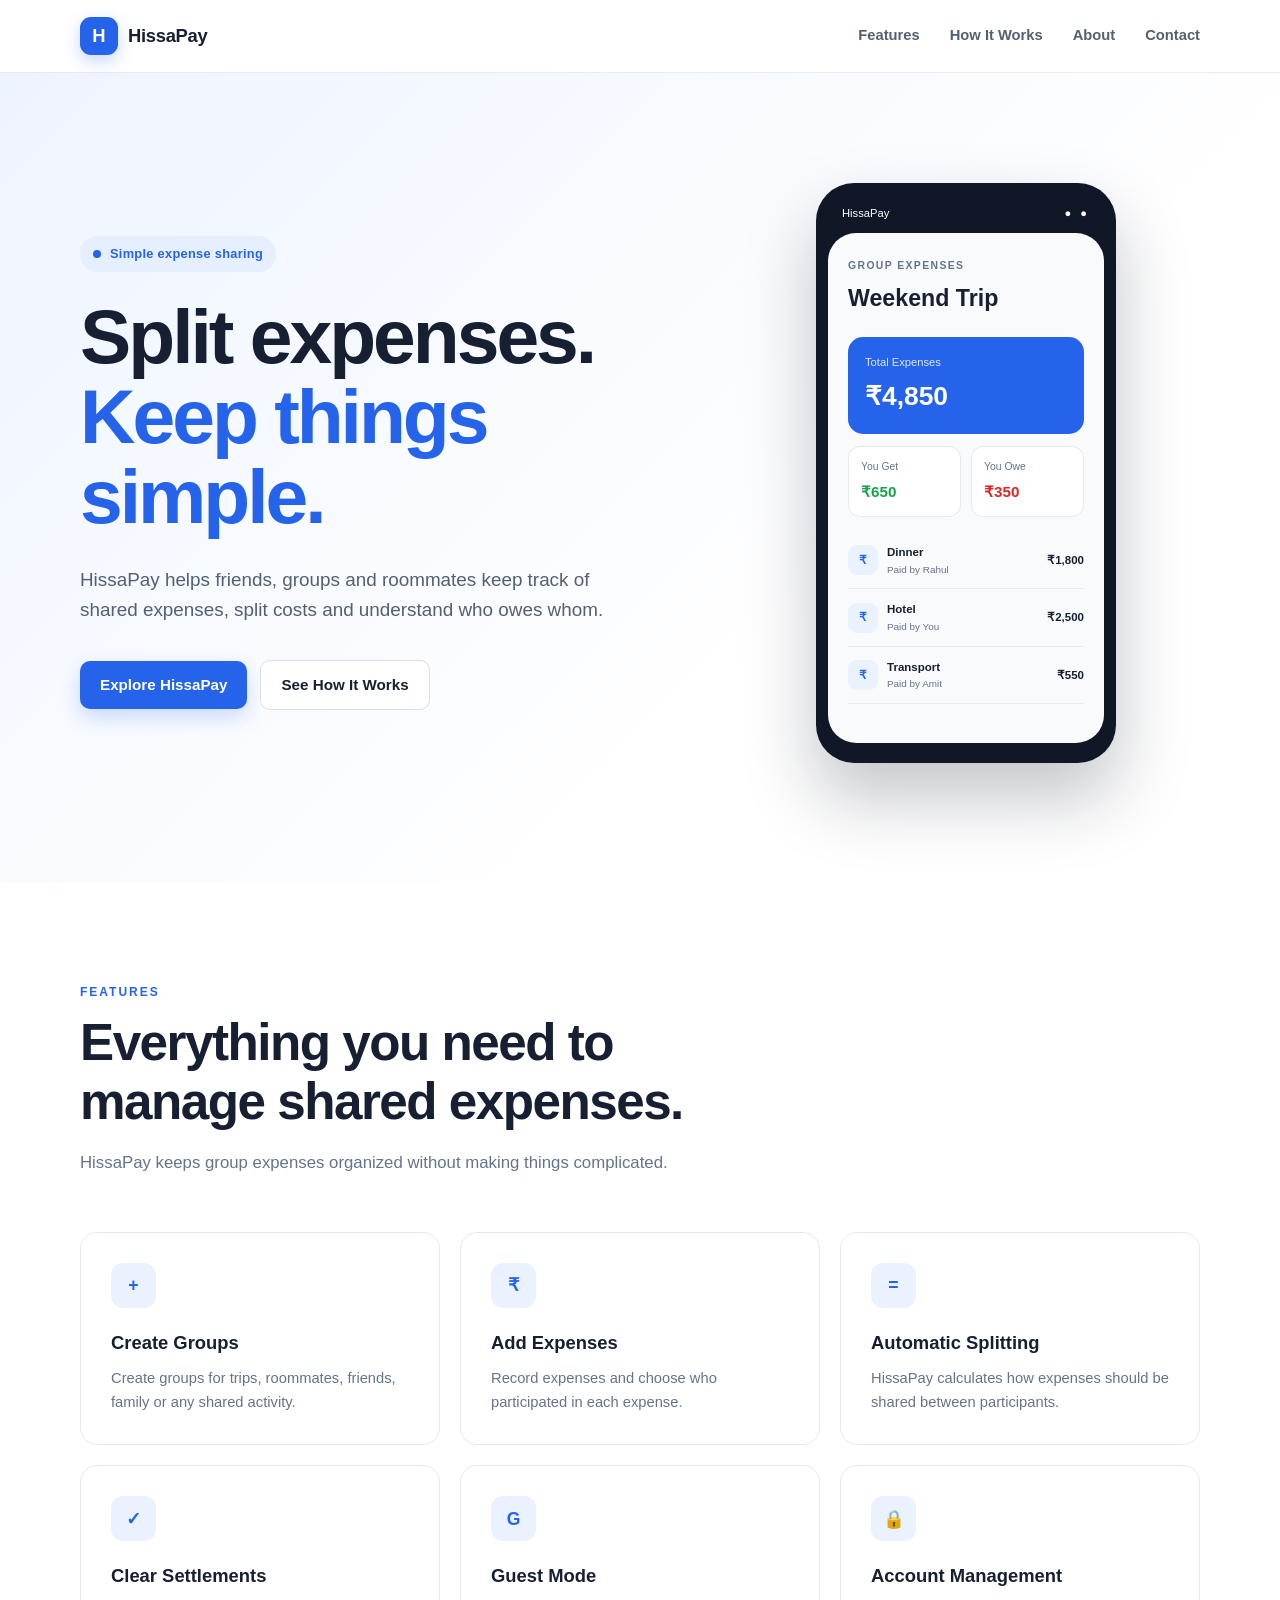
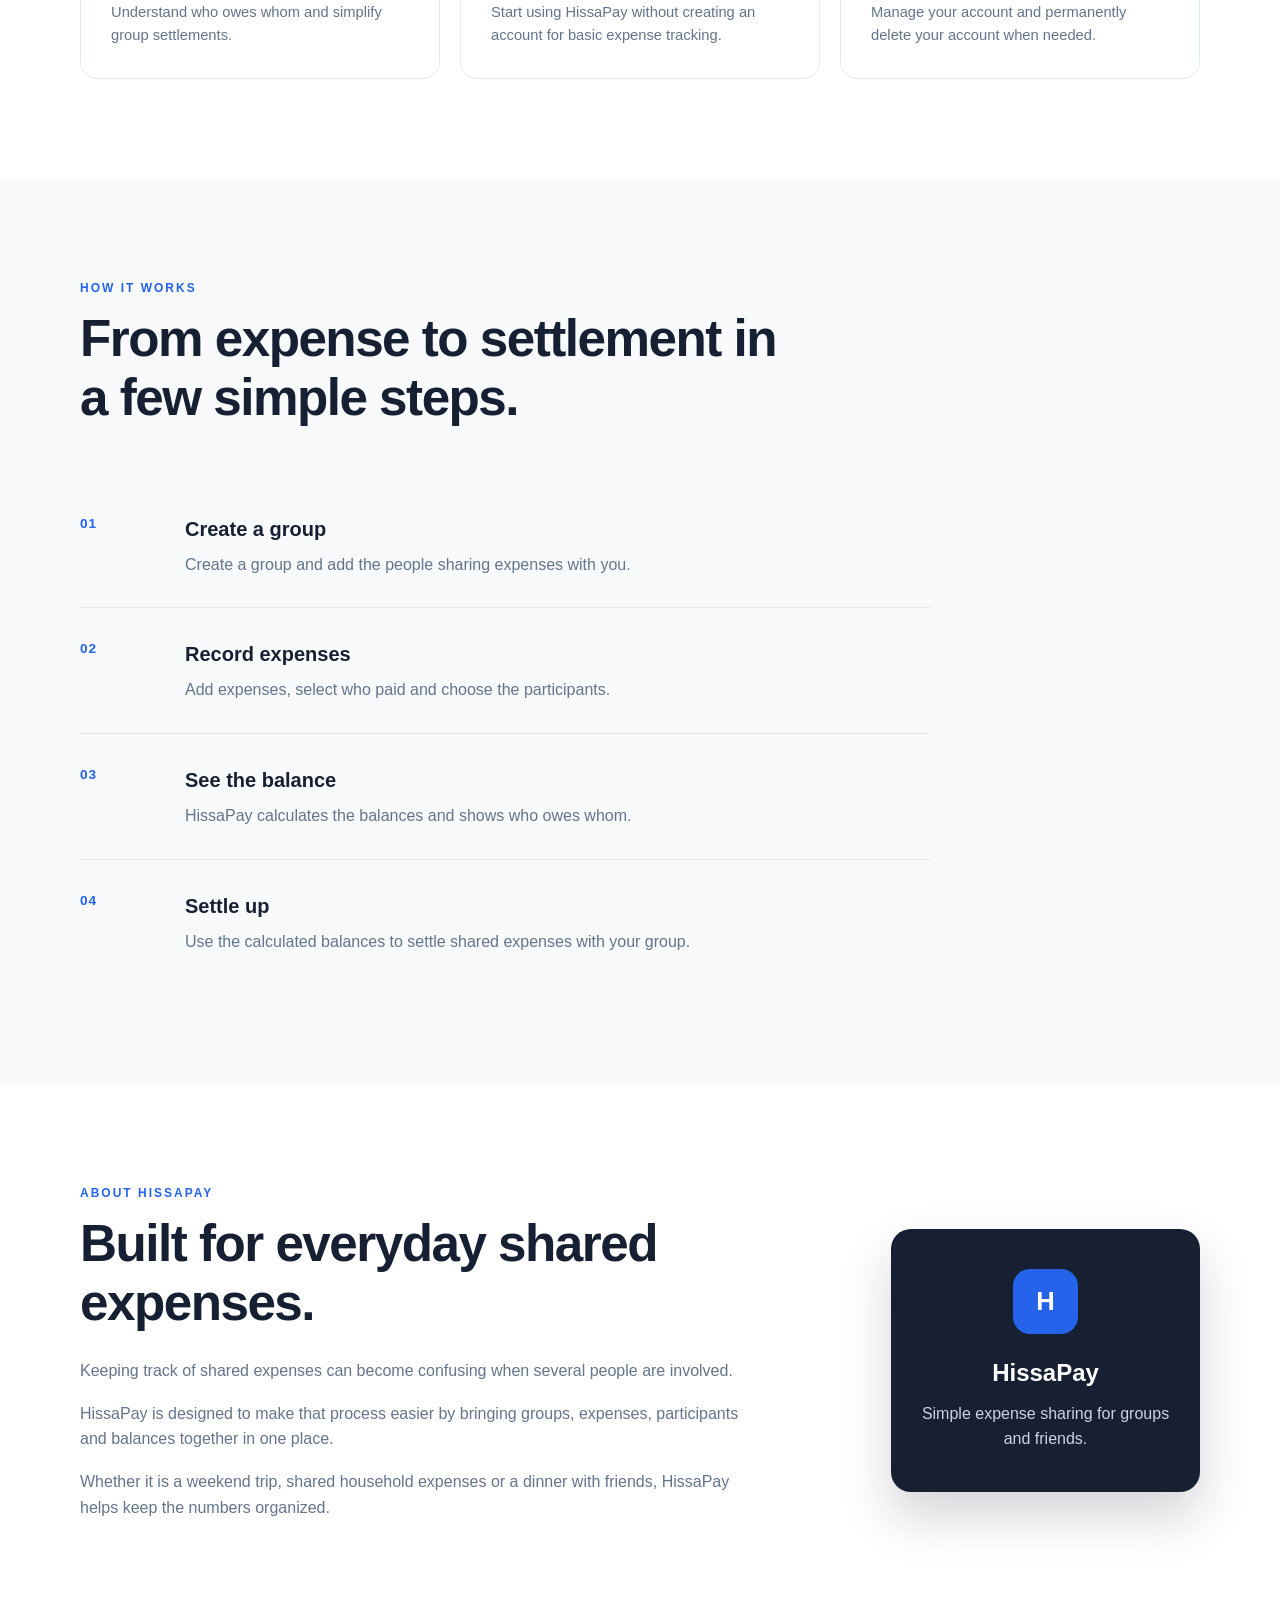
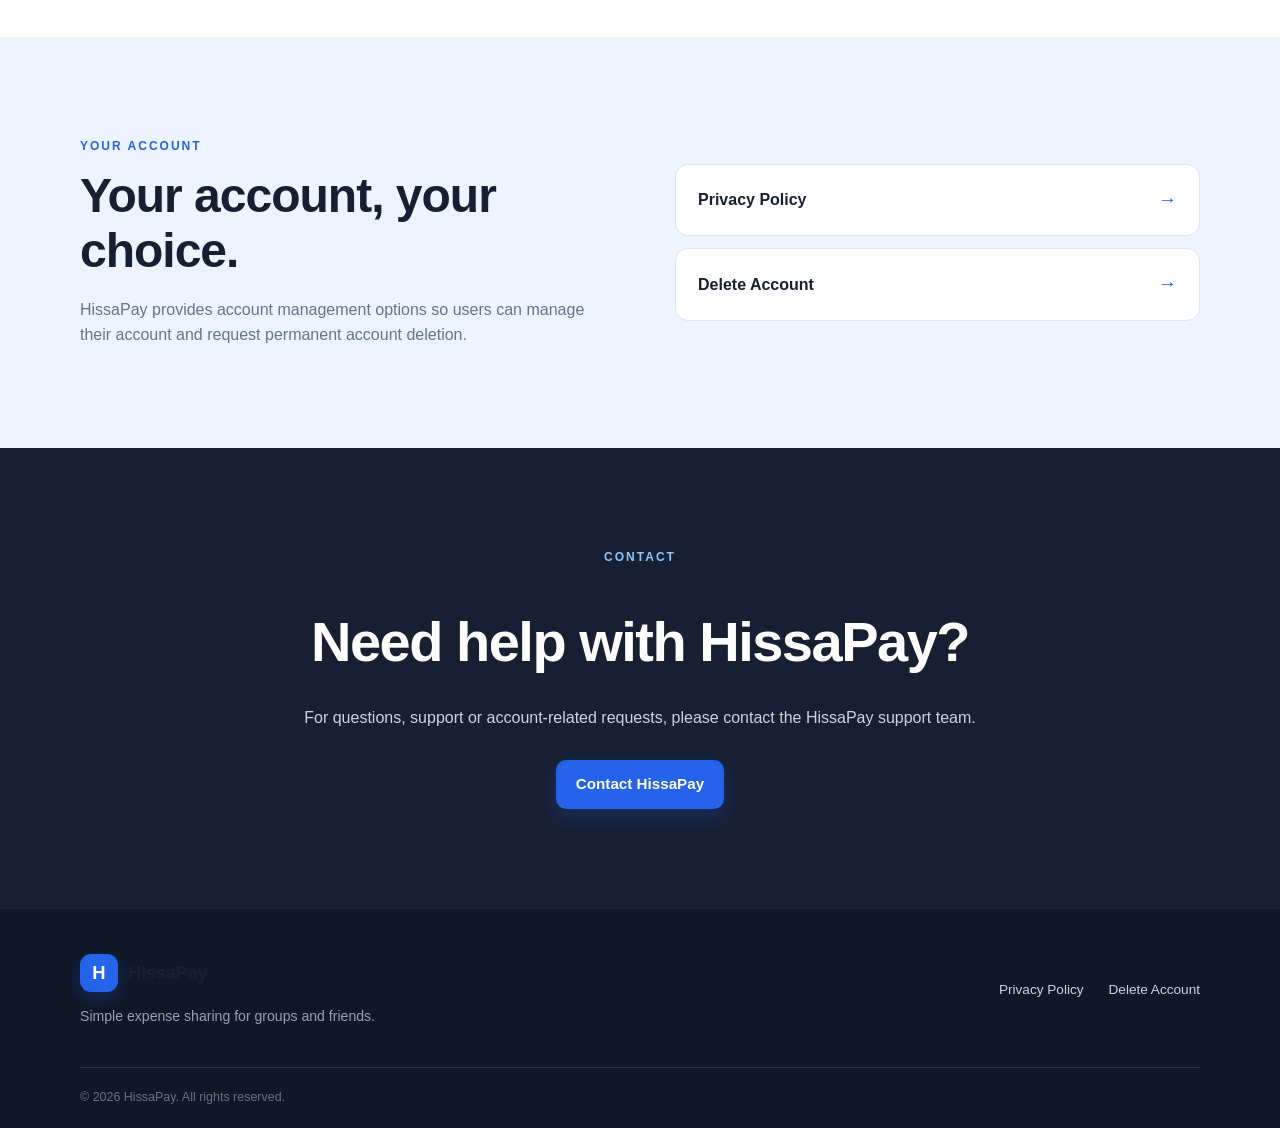
==== index1.html @ b9886ee3 "renamed file -" ====
<!DOCTYPE html>
<html lang="en">

<head>

    <meta charset="UTF-8">

    <meta name="viewport"
          content="width=device-width, initial-scale=1.0">

    <meta name="description"
          content="HissaPay - A simple expense sharing application for groups, friends and shared expenses.">

    <meta name="theme-color"
          content="#2563eb">

    <title>HissaPay | Simple Expense Sharing</title>

    <link rel="stylesheet"
          href="style.css">

</head>


<body>


<!-- =========================
     NAVIGATION
========================= -->

<header class="navbar">

    <div class="container nav-container">

        <a href="#home"
           class="brand">

            <span class="brand-icon">H</span>

            <span class="brand-name">
                HissaPay
            </span>

        </a>


        <nav class="nav-links">

            <a href="#features">
                Features
            </a>

            <a href="#how-it-works">
                How It Works
            </a>

            <a href="#about">
                About
            </a>

            <a href="#contact">
                Contact
            </a>

        </nav>

    </div>

</header>



<!-- =========================
     HERO
========================= -->

<main>

<section id="home"
         class="hero">

    <div class="container hero-container">


        <div class="hero-content">

            <div class="hero-badge">

                <span class="badge-dot"></span>

                Simple expense sharing

            </div>


            <h1>

                Split expenses.

                <span>
                    Keep things simple.
                </span>

            </h1>


            <p class="hero-description">

                HissaPay helps friends, groups and
                roommates keep track of shared expenses,
                split costs and understand who owes whom.

            </p>


            <div class="hero-buttons">

                <a href="#features"
                   class="button button-primary">

                    Explore HissaPay

                </a>


                <a href="#how-it-works"
                   class="button button-secondary">

                    See How It Works

                </a>

            </div>

        </div>



        <!-- =========================
             APP PREVIEW
        ========================= -->

        <div class="hero-preview">

            <div class="phone-frame">

                <div class="phone-top">

                    <span class="phone-time">
                        HissaPay
                    </span>

                    <span class="phone-status">
                        ● ●
                    </span>

                </div>


                <div class="phone-content">

                    <p class="preview-label">
                        GROUP EXPENSES
                    </p>


                    <h3>
                        Weekend Trip
                    </h3>


                    <div class="balance-card">

                        <span>
                            Total Expenses
                        </span>

                        <strong>
                            ₹4,850
                        </strong>

                    </div>


                    <div class="balance-row">

                        <div class="balance-item">

                            <span>
                                You Get
                            </span>

                            <strong class="positive">
                                ₹650
                            </strong>

                        </div>


                        <div class="balance-item">

                            <span>
                                You Owe
                            </span>

                            <strong class="negative">
                                ₹350
                            </strong>

                        </div>

                    </div>


                    <div class="expense-preview">

                        <div class="expense-icon">
                            ₹
                        </div>

                        <div class="expense-info">

                            <strong>
                                Dinner
                            </strong>

                            <span>
                                Paid by Rahul
                            </span>

                        </div>

                        <strong>
                            ₹1,800
                        </strong>

                    </div>


                    <div class="expense-preview">

                        <div class="expense-icon">
                            ₹
                        </div>

                        <div class="expense-info">

                            <strong>
                                Hotel
                            </strong>

                            <span>
                                Paid by You
                            </span>

                        </div>

                        <strong>
                            ₹2,500
                        </strong>

                    </div>


                    <div class="expense-preview">

                        <div class="expense-icon">
                            ₹
                        </div>

                        <div class="expense-info">

                            <strong>
                                Transport
                            </strong>

                            <span>
                                Paid by Amit
                            </span>

                        </div>

                        <strong>
                            ₹550
                        </strong>

                    </div>

                </div>

            </div>

        </div>

    </div>

</section>



<!-- =========================
     FEATURES
========================= -->

<section id="features"
         class="section features-section">

    <div class="container">


        <div class="section-heading">

            <p class="section-label">
                FEATURES
            </p>

            <h2>
                Everything you need
                to manage shared expenses.
            </h2>

            <p>
                HissaPay keeps group expenses organized
                without making things complicated.
            </p>

        </div>



        <div class="feature-grid">


            <article class="feature-card">

                <div class="feature-icon">
                    +
                </div>

                <h3>
                    Create Groups
                </h3>

                <p>
                    Create groups for trips, roommates,
                    friends, family or any shared activity.
                </p>

            </article>



            <article class="feature-card">

                <div class="feature-icon">
                    ₹
                </div>

                <h3>
                    Add Expenses
                </h3>

                <p>
                    Record expenses and choose who
                    participated in each expense.
                </p>

            </article>



            <article class="feature-card">

                <div class="feature-icon">
                    =
                </div>

                <h3>
                    Automatic Splitting
                </h3>

                <p>
                    HissaPay calculates how expenses
                    should be shared between participants.
                </p>

            </article>



            <article class="feature-card">

                <div class="feature-icon">
                    ✓
                </div>

                <h3>
                    Clear Settlements
                </h3>

                <p>
                    Understand who owes whom and
                    simplify group settlements.
                </p>

            </article>



            <article class="feature-card">

                <div class="feature-icon">
                    G
                </div>

                <h3>
                    Guest Mode
                </h3>

                <p>
                    Start using HissaPay without creating
                    an account for basic expense tracking.
                </p>

            </article>



            <article class="feature-card">

                <div class="feature-icon">
                    🔒
                </div>

                <h3>
                    Account Management
                </h3>

                <p>
                    Manage your account and permanently
                    delete your account when needed.
                </p>

            </article>


        </div>

    </div>

</section>



<!-- =========================
     HOW IT WORKS
========================= -->

<section id="how-it-works"
         class="section how-section">

    <div class="container">


        <div class="section-heading">

            <p class="section-label">
                HOW IT WORKS
            </p>

            <h2>
                From expense to settlement
                in a few simple steps.
            </h2>

        </div>



        <div class="steps">


            <div class="step">

                <div class="step-number">
                    01
                </div>

                <div>

                    <h3>
                        Create a group
                    </h3>

                    <p>
                        Create a group and add the
                        people sharing expenses with you.
                    </p>

                </div>

            </div>



            <div class="step">

                <div class="step-number">
                    02
                </div>

                <div>

                    <h3>
                        Record expenses
                    </h3>

                    <p>
                        Add expenses, select who paid
                        and choose the participants.
                    </p>

                </div>

            </div>



            <div class="step">

                <div class="step-number">
                    03
                </div>

                <div>

                    <h3>
                        See the balance
                    </h3>

                    <p>
                        HissaPay calculates the balances
                        and shows who owes whom.
                    </p>

                </div>

            </div>



            <div class="step">

                <div class="step-number">
                    04
                </div>

                <div>

                    <h3>
                        Settle up
                    </h3>

                    <p>
                        Use the calculated balances to
                        settle shared expenses with your group.
                    </p>

                </div>

            </div>


        </div>

    </div>

</section>



<!-- =========================
     ABOUT HISSAPAY
========================= -->

<section id="about"
         class="section about-section">

    <div class="container about-container">


        <div class="about-text">

            <p class="section-label">
                ABOUT HISSAPAY
            </p>

            <h2>
                Built for everyday
                shared expenses.
            </h2>

            <p>
                Keeping track of shared expenses can become
                confusing when several people are involved.
            </p>

            <p>
                HissaPay is designed to make that process
                easier by bringing groups, expenses,
                participants and balances together in one place.
            </p>

            <p>
                Whether it is a weekend trip, shared household
                expenses or a dinner with friends, HissaPay
                helps keep the numbers organized.
            </p>

        </div>


        <div class="about-card">

            <div class="about-card-icon">
                H
            </div>

            <h3>
                HissaPay
            </h3>

            <p>
                Simple expense sharing for groups
                and friends.
            </p>

        </div>


    </div>

</section>



<!-- =========================
     TRUST / PRIVACY
========================= -->

<section class="section trust-section">

    <div class="container trust-container">


        <div>

            <p class="section-label">
                YOUR ACCOUNT
            </p>

            <h2>
                Your account,
                your choice.
            </h2>

            <p>
                HissaPay provides account management options
                so users can manage their account and request
                permanent account deletion.
            </p>

        </div>


        <div class="trust-links">

            <a href="hissaPay/privacy-policy.html"
               class="trust-link">

                <span>
                    Privacy Policy
                </span>

                <strong>
                    →
                </strong>

            </a>


            <a href="hissaPay/delete-account.html"
               class="trust-link">

                <span>
                    Delete Account
                </span>

                <strong>
                    →
                </strong>

            </a>

        </div>

    </div>

</section>



<!-- =========================
     CONTACT
========================= -->

<section id="contact"
         class="section contact-section">

    <div class="container contact-container">


        <p class="section-label">
            CONTACT
        </p>


        <h2>
            Need help with HissaPay?
        </h2>


        <p>
            For questions, support or account-related
            requests, please contact the HissaPay support team.
        </p>


        <!--
            Replace this email with your HissaPay
            support email before publishing.
        -->

        <a href="mailto:your-email@example.com"
           class="button button-primary">

            Contact HissaPay

        </a>

    </div>

</section>

</main>



<!-- =========================
     FOOTER
========================= -->

<footer class="footer">

    <div class="container footer-container">


        <div class="footer-brand">

            <a href="#home"
               class="brand">

                <span class="brand-icon">
                    H
                </span>

                <span class="brand-name">
                    HissaPay
                </span>

            </a>


            <p>
                Simple expense sharing for groups and friends.
            </p>

        </div>



        <div class="footer-links">

            <a href="hissaPay/privacy-policy.html">
                Privacy Policy
            </a>

            <a href="hissaPay/delete-account.html">
                Delete Account
            </a>

        </div>


    </div>


    <div class="container footer-bottom">

        <p>
            © 2026 HissaPay. All rights reserved.
        </p>

    </div>

</footer>


</body>

</html>
---- style.css ----
/* =========================
   RESET
========================= */

* {
    margin: 0;
    padding: 0;
    box-sizing: border-box;
}

html {
    scroll-behavior: smooth;
}

body {
    font-family:
        -apple-system,
        BlinkMacSystemFont,
        "Segoe UI",
        Roboto,
        Arial,
        sans-serif;

    background: #ffffff;

    color: #172033;

    line-height: 1.6;
}

a {
    text-decoration: none;
}

.container {
    width: min(1120px, 92%);

    margin: 0 auto;
}

.section {
    padding: 100px 0;
}


/* =========================
   NAVIGATION
========================= */

.navbar {
    position: sticky;

    top: 0;

    z-index: 1000;

    background: rgba(255, 255, 255, 0.96);

    border-bottom: 1px solid #e7ebf2;

    backdrop-filter: blur(12px);
}

.nav-container {
    min-height: 72px;

    display: flex;

    align-items: center;

    justify-content: space-between;
}

.brand {
    display: inline-flex;

    align-items: center;

    gap: 10px;

    color: #172033;

    font-weight: 800;

    font-size: 1.15rem;
}

.brand-icon {
    width: 38px;

    height: 38px;

    display: inline-flex;

    align-items: center;

    justify-content: center;

    border-radius: 11px;

    background: #2563eb;

    color: #ffffff;

    font-size: 1.15rem;

    font-weight: 900;

    box-shadow:
        0 6px 16px rgba(37, 99, 235, 0.25);
}

.brand-name {
    letter-spacing: -0.3px;
}

.nav-links {
    display: flex;

    align-items: center;

    gap: 30px;
}

.nav-links a {
    color: #526071;

    font-size: 0.92rem;

    font-weight: 600;

    transition: color 0.2s ease;
}

.nav-links a:hover {
    color: #2563eb;
}


/* =========================
   HERO
========================= */

.hero {
    background:
        linear-gradient(
            135deg,
            #eef4ff 0%,
            #ffffff 65%
        );

    padding:
        110px 0 120px;
}

.hero-container {
    display: grid;

    grid-template-columns:
        1.1fr 0.9fr;

    align-items: center;

    gap: 80px;
}

.hero-content {
    max-width: 680px;
}

.hero-badge {
    display: inline-flex;

    align-items: center;

    gap: 9px;

    padding: 8px 13px;

    margin-bottom: 25px;

    border-radius: 30px;

    background: #e6efff;

    color: #2563eb;

    font-size: 0.8rem;

    font-weight: 800;

    letter-spacing: 0.3px;
}

.badge-dot {
    width: 8px;

    height: 8px;

    border-radius: 50%;

    background: #2563eb;
}

.hero h1 {
    font-size: clamp(3rem, 6vw, 5.4rem);

    line-height: 1.04;

    letter-spacing: -3px;

    margin-bottom: 28px;
}

.hero h1 span {
    display: block;

    color: #2563eb;
}

.hero-description {
    max-width: 620px;

    font-size: 1.18rem;

    color: #526071;

    margin-bottom: 35px;
}

.hero-buttons {
    display: flex;

    align-items: center;

    gap: 13px;

    flex-wrap: wrap;
}


/* =========================
   BUTTONS
========================= */

.button {
    display: inline-flex;

    align-items: center;

    justify-content: center;

    min-height: 48px;

    padding:
        12px 20px;

    border-radius: 10px;

    font-size: 0.95rem;

    font-weight: 750;

    transition:
        transform 0.2s ease,
        box-shadow 0.2s ease,
        background 0.2s ease;
}

.button:hover {
    transform: translateY(-2px);
}

.button-primary {
    background: #2563eb;

    color: #ffffff;

    box-shadow:
        0 8px 20px rgba(37, 99, 235, 0.22);
}

.button-primary:hover {
    background: #1d4ed8;
}

.button-secondary {
    background: #ffffff;

    color: #172033;

    border: 1px solid #d9e0ea;
}

.button-secondary:hover {
    border-color: #2563eb;

    color: #2563eb;
}


/* =========================
   PHONE PREVIEW
========================= */

.hero-preview {
    display: flex;

    justify-content: center;
}

.phone-frame {
    width: 300px;

    min-height: 580px;

    padding: 12px;

    border-radius: 38px;

    background: #101828;

    box-shadow:
        0 35px 70px rgba(15, 23, 42, 0.25);
}

.phone-top {
    height: 38px;

    padding: 0 14px;

    display: flex;

    align-items: center;

    justify-content: space-between;

    color: #ffffff;

    font-size: 0.7rem;
}

.phone-status {
    letter-spacing: 3px;
}

.phone-content {
    min-height: 510px;

    padding: 25px 20px;

    border-radius: 28px;

    background: #f8fafc;
}

.preview-label {
    font-size: 0.65rem;

    font-weight: 800;

    letter-spacing: 1.4px;

    color: #64748b;

    margin-bottom: 5px;
}

.phone-content h3 {
    font-size: 1.45rem;

    margin-bottom: 20px;
}

.balance-card {
    padding: 17px;

    border-radius: 15px;

    background: #2563eb;

    color: #ffffff;

    margin-bottom: 12px;
}

.balance-card span {
    display: block;

    font-size: 0.7rem;

    opacity: 0.85;

    margin-bottom: 3px;
}

.balance-card strong {
    font-size: 1.65rem;
}

.balance-row {
    display: grid;

    grid-template-columns: 1fr 1fr;

    gap: 10px;

    margin-bottom: 15px;
}

.balance-item {
    padding: 12px;

    border-radius: 12px;

    background: #ffffff;

    border: 1px solid #e5eaf1;
}

.balance-item span {
    display: block;

    font-size: 0.65rem;

    color: #64748b;

    margin-bottom: 3px;
}

.balance-item strong {
    font-size: 0.95rem;
}

.positive {
    color: #16a34a;
}

.negative {
    color: #dc2626;
}

.expense-preview {
    display: flex;

    align-items: center;

    gap: 9px;

    padding: 11px 0;

    border-bottom: 1px solid #e8edf3;

    font-size: 0.72rem;
}

.expense-icon {
    width: 30px;

    height: 30px;

    display: flex;

    align-items: center;

    justify-content: center;

    border-radius: 9px;

    background: #eaf1ff;

    color: #2563eb;

    font-weight: 800;
}

.expense-info {
    flex: 1;
}

.expense-info strong,
.expense-info span {
    display: block;
}

.expense-info span {
    color: #64748b;

    font-size: 0.62rem;
}


/* =========================
   SECTION HEADING
========================= */

.section-heading {
    max-width: 720px;

    margin-bottom: 55px;
}

.section-label {
    color: #2563eb;

    font-size: 0.75rem;

    font-weight: 850;

    letter-spacing: 2px;

    margin-bottom: 12px;
}

.section-heading h2 {
    font-size: clamp(2.1rem, 4vw, 3.3rem);

    line-height: 1.15;

    letter-spacing: -1.5px;

    margin-bottom: 18px;
}

.section-heading > p:last-child {
    color: #64748b;

    font-size: 1.05rem;
}


/* =========================
   FEATURES
========================= */

.features-section {
    background: #ffffff;
}

.feature-grid {
    display: grid;

    grid-template-columns:
        repeat(3, 1fr);

    gap: 20px;
}

.feature-card {
    padding: 30px;

    border:
        1px solid #e4e9f0;

    border-radius: 17px;

    background: #ffffff;

    transition:
        transform 0.2s ease,
        box-shadow 0.2s ease;
}

.feature-card:hover {
    transform: translateY(-4px);

    box-shadow:
        0 15px 35px rgba(15, 23, 42, 0.08);
}

.feature-icon {
    width: 45px;

    height: 45px;

    display: flex;

    align-items: center;

    justify-content: center;

    margin-bottom: 20px;

    border-radius: 12px;

    background: #eaf1ff;

    color: #2563eb;

    font-size: 1.1rem;

    font-weight: 850;
}

.feature-card h3 {
    font-size: 1.15rem;

    margin-bottom: 10px;
}

.feature-card p {
    color: #64748b;

    font-size: 0.92rem;
}


/* =========================
   HOW IT WORKS
========================= */

.how-section {
    background: #f8fafc;
}

.steps {
    max-width: 850px;

    display: grid;

    gap: 0;
}

.step {
    display: grid;

    grid-template-columns: 80px 1fr;

    gap: 25px;

    padding: 30px 0;

    border-bottom:
        1px solid #e2e8f0;
}

.step:last-child {
    border-bottom: none;
}

.step-number {
    color: #2563eb;

    font-size: 0.85rem;

    font-weight: 850;

    letter-spacing: 1px;
}

.step h3 {
    font-size: 1.25rem;

    margin-bottom: 7px;
}

.step p {
    color: #64748b;

    max-width: 600px;
}


/* =========================
   ABOUT
========================= */

.about-section {
    background: #ffffff;
}

.about-container {
    display: grid;

    grid-template-columns:
        1.4fr 0.6fr;

    gap: 90px;

    align-items: center;
}

.about-text h2 {
    font-size: clamp(2.1rem, 4vw, 3.2rem);

    line-height: 1.15;

    letter-spacing: -1.5px;

    margin-bottom: 25px;
}

.about-text p:not(.section-label) {
    color: #64748b;

    margin-bottom: 17px;

    max-width: 680px;
}

.about-card {
    padding: 40px 30px;

    text-align: center;

    border-radius: 20px;

    background: #172033;

    color: #ffffff;

    box-shadow:
        0 25px 50px rgba(15, 23, 42, 0.18);
}

.about-card-icon {
    width: 65px;

    height: 65px;

    margin:
        0 auto 20px;

    display: flex;

    align-items: center;

    justify-content: center;

    border-radius: 17px;

    background: #2563eb;

    color: #ffffff;

    font-size: 1.6rem;

    font-weight: 900;
}

.about-card h3 {
    font-size: 1.5rem;

    margin-bottom: 8px;
}

.about-card p {
    color: #cbd5e1;
}


/* =========================
   TRUST
========================= */

.trust-section {
    background: #eef4ff;
}

.trust-container {
    display: grid;

    grid-template-columns:
        1fr 1fr;

    gap: 70px;

    align-items: center;
}

.trust-container h2 {
    font-size: clamp(2rem, 4vw, 3rem);

    line-height: 1.15;

    letter-spacing: -1px;

    margin-bottom: 18px;
}

.trust-container > div:first-child p:last-child {
    color: #64748b;

    max-width: 600px;
}

.trust-links {
    display: grid;

    gap: 12px;
}

.trust-link {
    display: flex;

    align-items: center;

    justify-content: space-between;

    padding: 20px 22px;

    border-radius: 13px;

    background: #ffffff;

    color: #172033;

    border: 1px solid #dce5f2;

    font-weight: 700;

    transition:
        transform 0.2s ease,
        border-color 0.2s ease;
}

.trust-link:hover {
    transform: translateX(4px);

    border-color: #2563eb;
}

.trust-link strong {
    color: #2563eb;

    font-size: 1.2rem;
}


/* =========================
   CONTACT
========================= */

.contact-section {
    background: #172033;

    text-align: center;
}

.contact-container {
    max-width: 700px;
}

.contact-section .section-label {
    color: #93c5fd;
}

.contact-section h2 {
    color: #ffffff;

    font-size: clamp(2.2rem, 5vw, 3.5rem);

    letter-spacing: -1.5px;

    margin-bottom: 18px;
}

.contact-section p {
    color: #cbd5e1;

    margin-bottom: 30px;
}


/* =========================
   FOOTER
========================= */

.footer {
    background: #101828;

    color: #ffffff;

    padding-top: 45px;
}

.footer-container {
    display: flex;

    justify-content: space-between;

    gap: 50px;

    padding-bottom: 40px;
}

.footer-brand p {
    margin-top: 13px;

    color: #94a3b8;

    font-size: 0.88rem;
}

.footer-links {
    display: flex;

    align-items: center;

    gap: 25px;
}

.footer-links a {
    color: #cbd5e1;

    font-size: 0.85rem;

    transition: color 0.2s ease;
}

.footer-links a:hover {
    color: #ffffff;
}

.footer-bottom {
    padding:
        20px 0;

    border-top:
        1px solid #253044;
}

.footer-bottom p {
    color: #64748b;

    font-size: 0.78rem;
}


/* =========================
   MOBILE
========================= */

@media (max-width: 900px) {

    .hero-container {
        grid-template-columns: 1fr;

        gap: 60px;
    }

    .hero-content {
        max-width: 750px;
    }

    .hero-preview {
        justify-content: flex-start;
    }

    .feature-grid {
        grid-template-columns:
            repeat(2, 1fr);
    }

    .about-container {
        grid-template-columns: 1fr;

        gap: 45px;
    }

    .about-card {
        max-width: 400px;
    }

    .trust-container {
        grid-template-columns: 1fr;

        gap: 40px;
    }
}


@media (max-width: 650px) {

    .section {
        padding: 75px 0;
    }

    .nav-container {
        min-height: auto;

        padding: 14px 0;

        flex-direction: column;

        gap: 12px;
    }

    .nav-links {
        gap: 15px;

        flex-wrap: wrap;

        justify-content: center;
    }

    .nav-links a {
        font-size: 0.8rem;
    }

    .hero {
        padding:
            80px 0 90px;
    }

    .hero h1 {
        font-size: 3rem;

        letter-spacing: -1.5px;
    }

    .hero-description {
        font-size: 1rem;
    }

    .phone-frame {
        width: 275px;
    }

    .feature-grid {
        grid-template-columns: 1fr;
    }

    .step {
        grid-template-columns: 55px 1fr;

        gap: 15px;
    }

    .footer-container {
        flex-direction: column;

        padding-bottom: 30px;
    }

    .footer-links {
        flex-direction: column;

        align-items: flex-start;

        gap: 12px;
    }
}
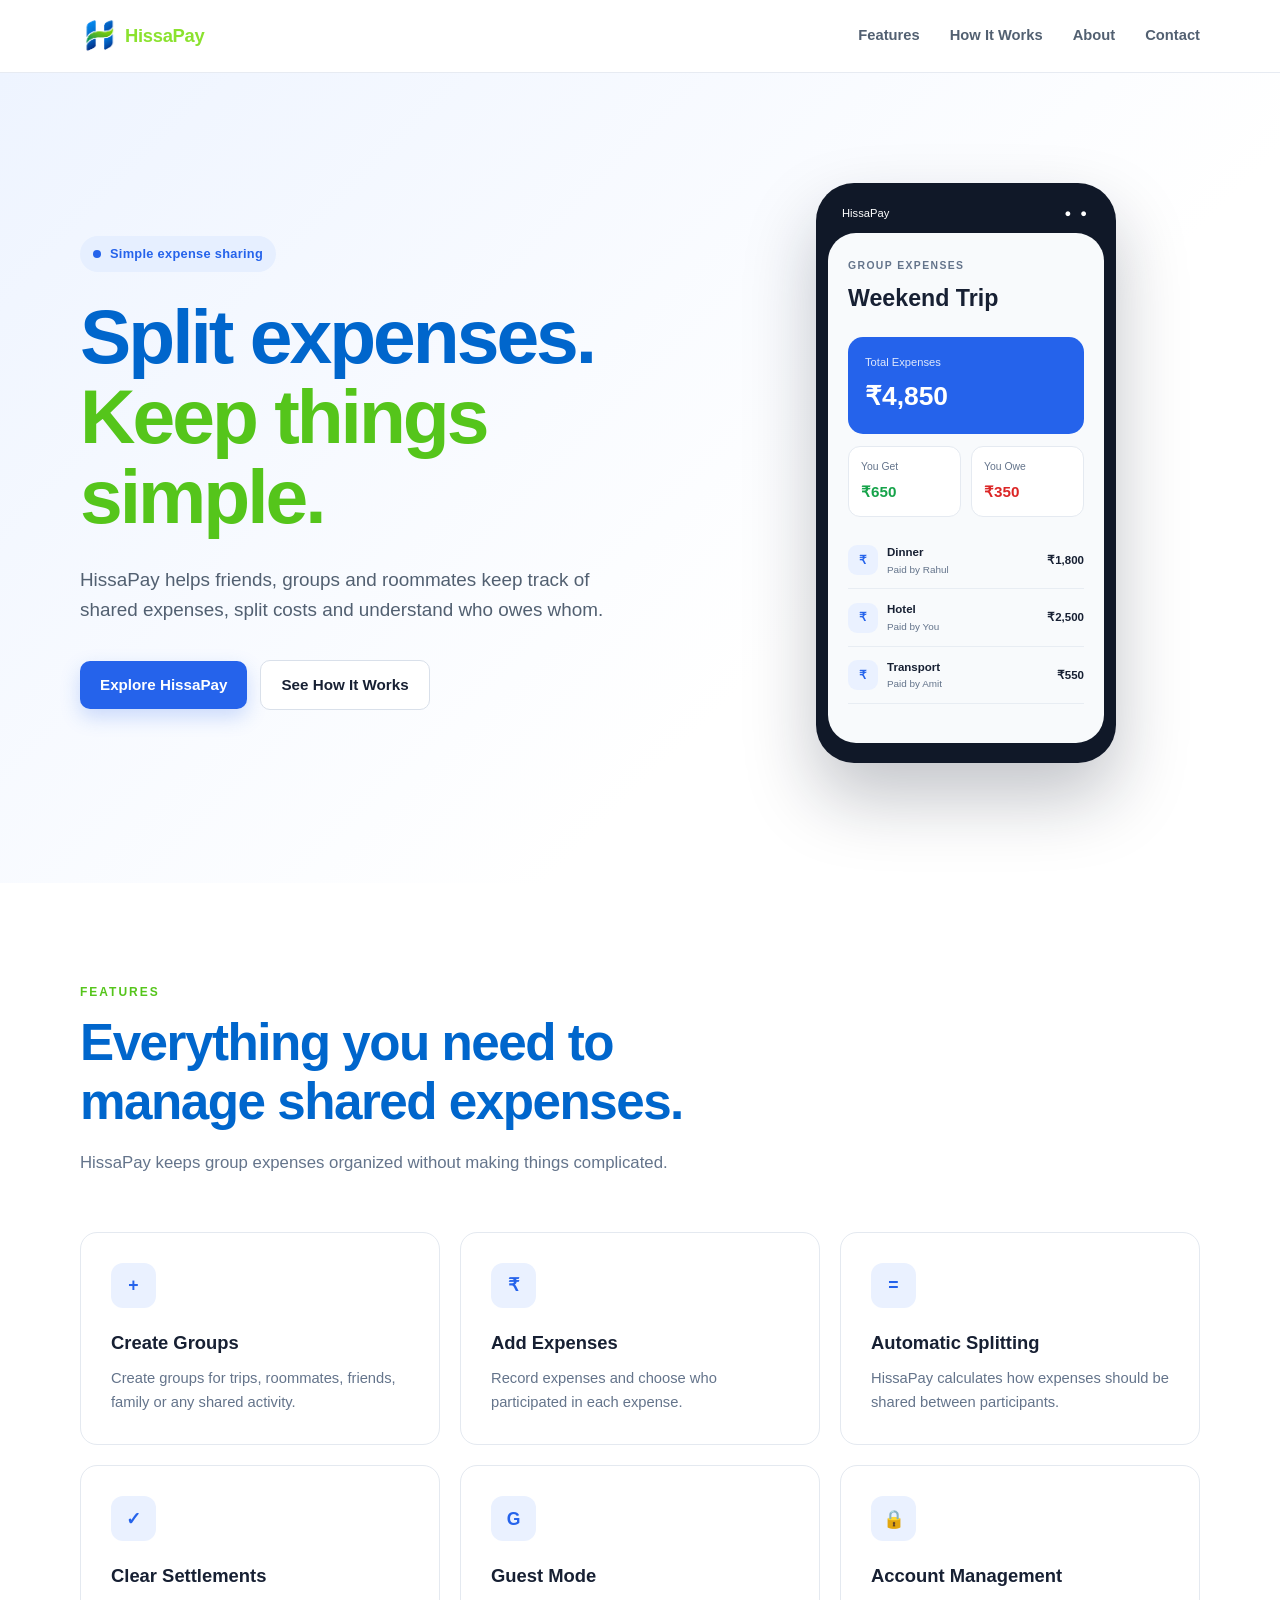
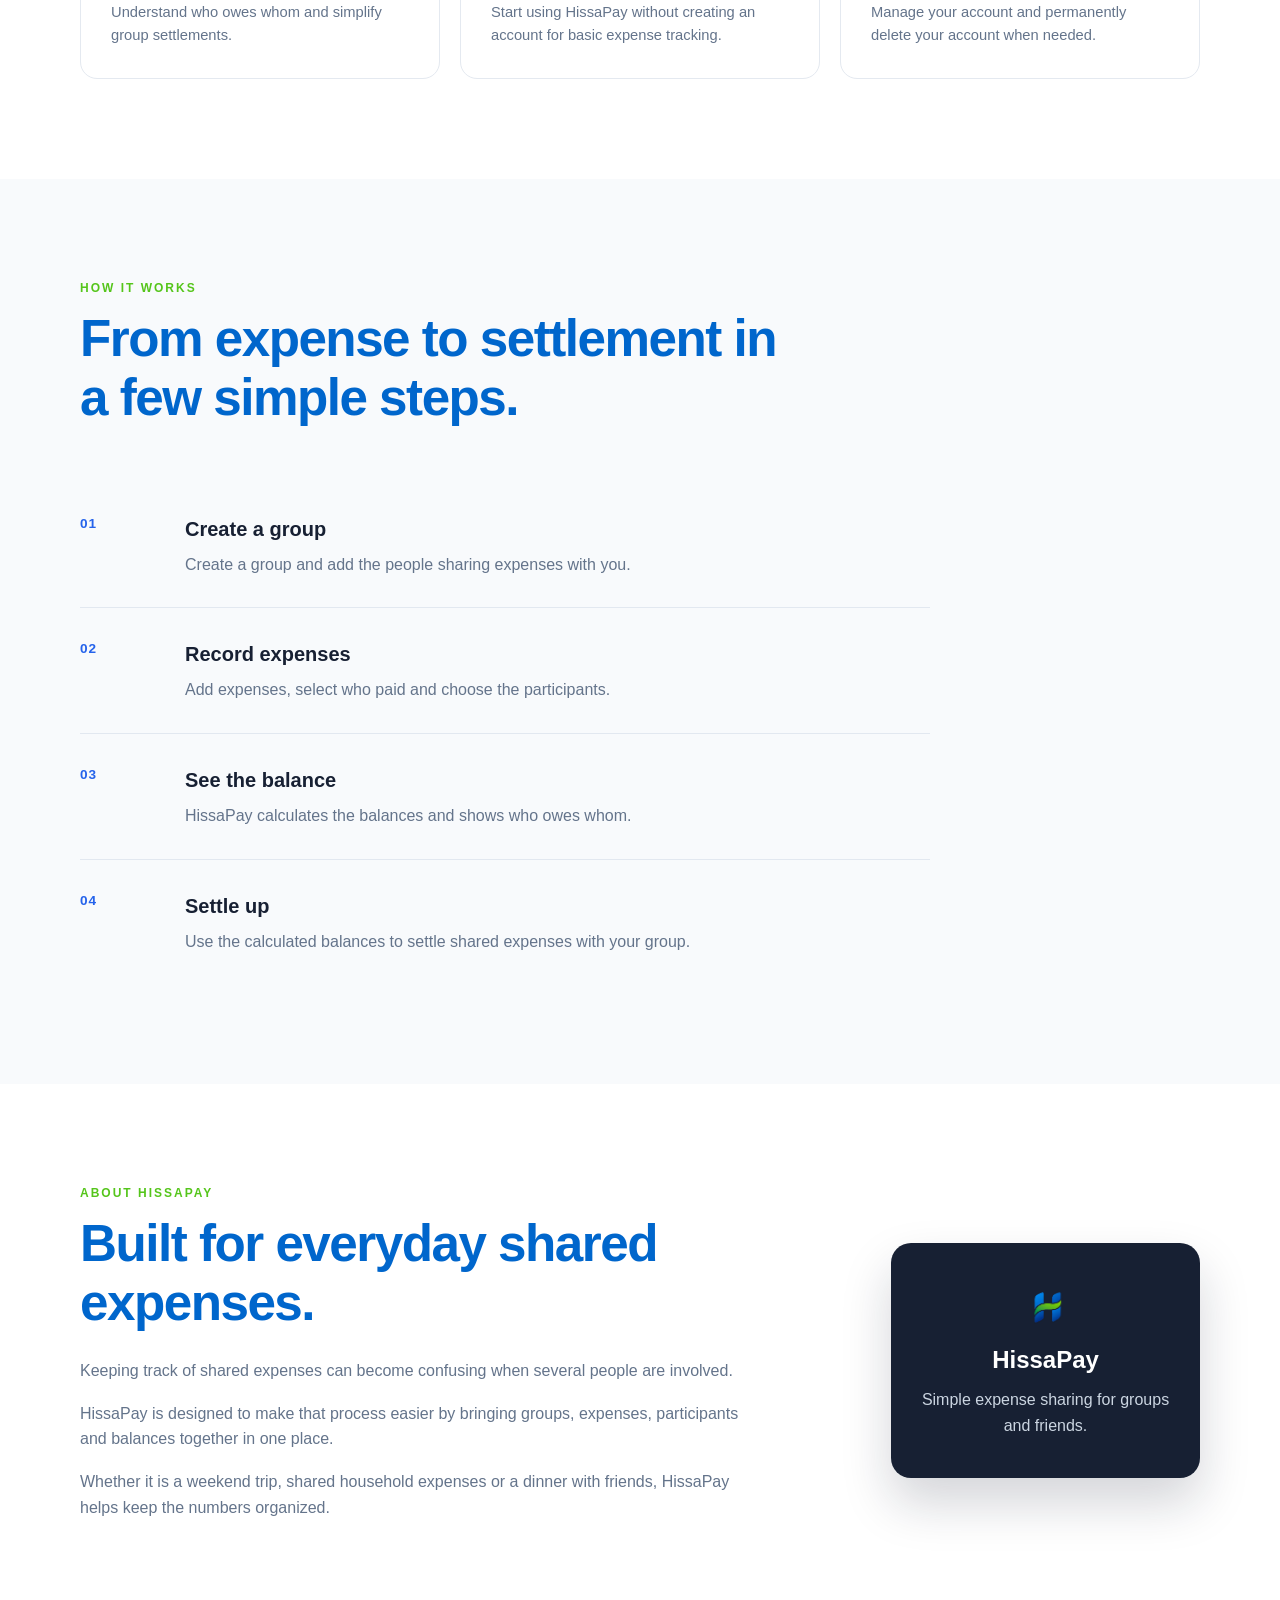
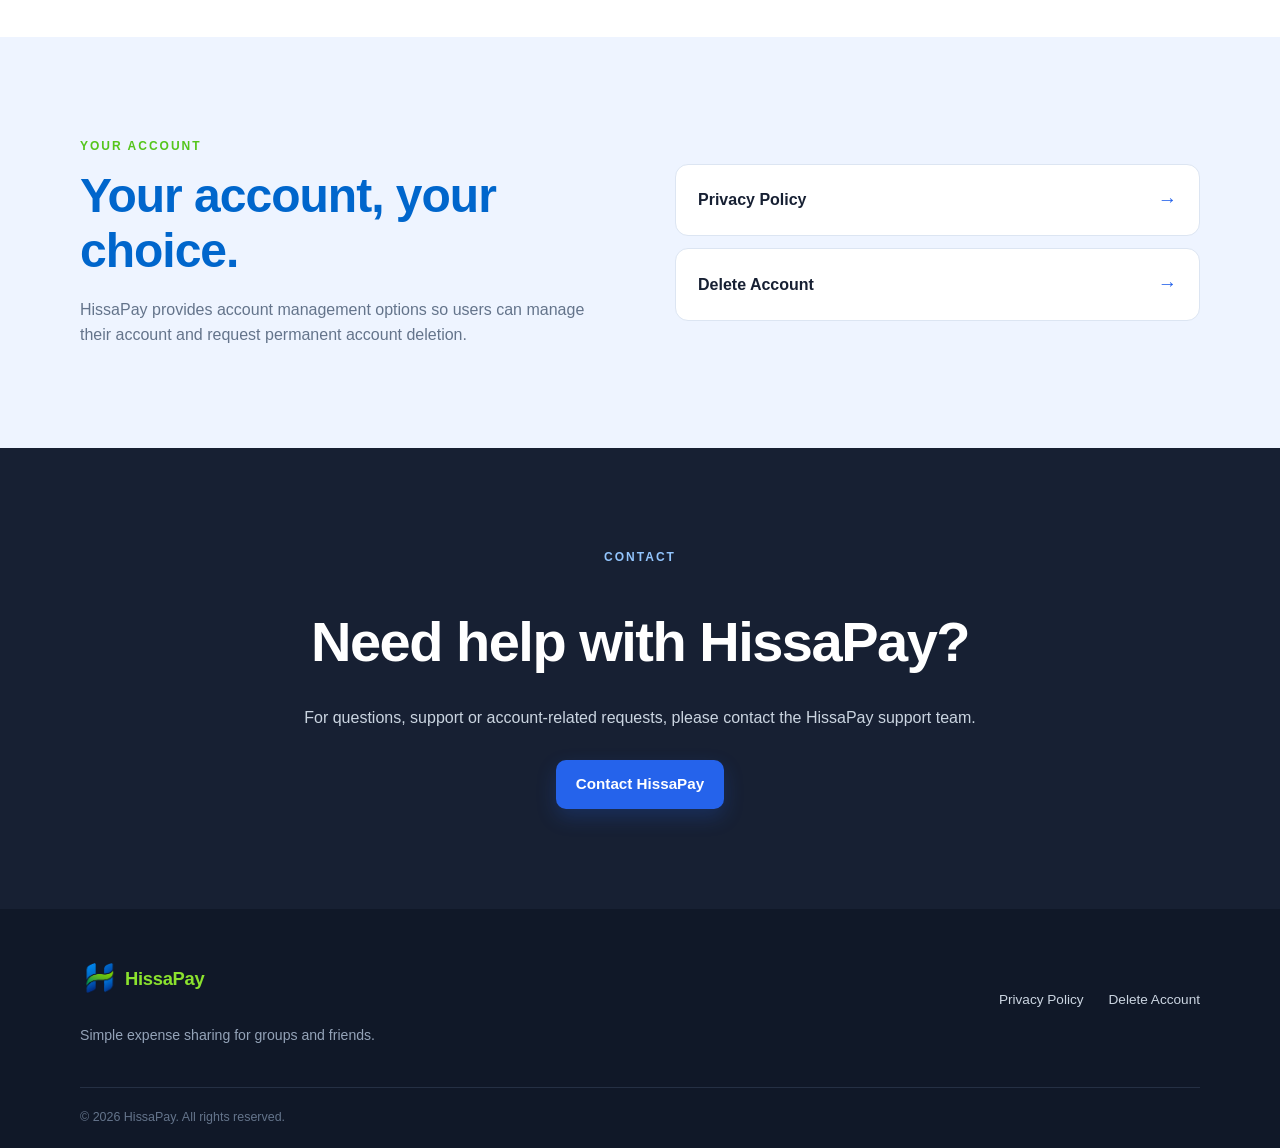
==== commit 318d3a59: "fixed  ui and logo icon" ====
--- a/index1.html
+++ b/index1.html
@@ -36,7 +36,8 @@
         <a href="#home"
            class="brand">
 
-            <span class="brand-icon">H</span>
+            <!-- <span class="brand-icon">H</span> -->
+             <img src="hissapay.png" width="35px"/>
 
             <span class="brand-name">
                 HissaPay
@@ -623,9 +624,7 @@
 
         <div class="about-card">
 
-            <div class="about-card-icon">
-                H
-            </div>
+                 <img src="hissapay.png" width="35px"/>
 
             <h3>
                 HissaPay
@@ -762,30 +761,17 @@
 ========================= -->
 
 <footer class="footer">
-
     <div class="container footer-container">
-
-
         <div class="footer-brand">
 
             <a href="#home"
                class="brand">
-
-                <span class="brand-icon">
-                    H
-                </span>
-
+                   <img src="hissapay.png" width="35px"/>
                 <span class="brand-name">
                     HissaPay
                 </span>
-
             </a>
-
-
-            <p>
-                Simple expense sharing for groups and friends.
-            </p>
-
+            <p>Simple expense sharing for groups and friends.</p>
         </div>
 
 
--- a/style.css
+++ b/style.css
@@ -112,6 +112,7 @@
 
 .brand-name {
     letter-spacing: -0.3px;
+    color: #8BE22E;
 }
 
 .nav-links {
@@ -194,37 +195,28 @@
 
 .badge-dot {
     width: 8px;
-
     height: 8px;
-
     border-radius: 50%;
-
     background: #2563eb;
 }
 
 .hero h1 {
     font-size: clamp(3rem, 6vw, 5.4rem);
-
     line-height: 1.04;
-
     letter-spacing: -3px;
-
     margin-bottom: 28px;
+        color: #0066CC;
 }
 
 .hero h1 span {
     display: block;
-
-    color: #2563eb;
+    color: #55C51B;
 }
 
 .hero-description {
     max-width: 620px;
-
     font-size: 1.18rem;
-
     color: #526071;
-
     margin-bottom: 35px;
 }
 
@@ -501,30 +493,23 @@
 }
 
 .section-label {
-    color: #2563eb;
-
+    color: #55C51B;
     font-size: 0.75rem;
-
     font-weight: 850;
-
     letter-spacing: 2px;
-
     margin-bottom: 12px;
 }
 
 .section-heading h2 {
     font-size: clamp(2.1rem, 4vw, 3.3rem);
-
     line-height: 1.15;
-
     letter-spacing: -1.5px;
-
     margin-bottom: 18px;
+    color: #0066CC;
 }
 
 .section-heading > p:last-child {
     color: #64748b;
-
     font-size: 1.05rem;
 }
 
@@ -682,12 +667,10 @@
 
 .about-text h2 {
     font-size: clamp(2.1rem, 4vw, 3.2rem);
-
     line-height: 1.15;
-
     letter-spacing: -1.5px;
-
     margin-bottom: 25px;
+      color: #0066CC;
 }
 
 .about-text p:not(.section-label) {
@@ -772,7 +755,7 @@
     font-size: clamp(2rem, 4vw, 3rem);
 
     line-height: 1.15;
-
+    color: #0066CC;
     letter-spacing: -1px;
 
     margin-bottom: 18px;
@@ -847,11 +830,8 @@
 
 .contact-section h2 {
     color: #ffffff;
-
     font-size: clamp(2.2rem, 5vw, 3.5rem);
-
     letter-spacing: -1.5px;
-
     margin-bottom: 18px;
 }
 
